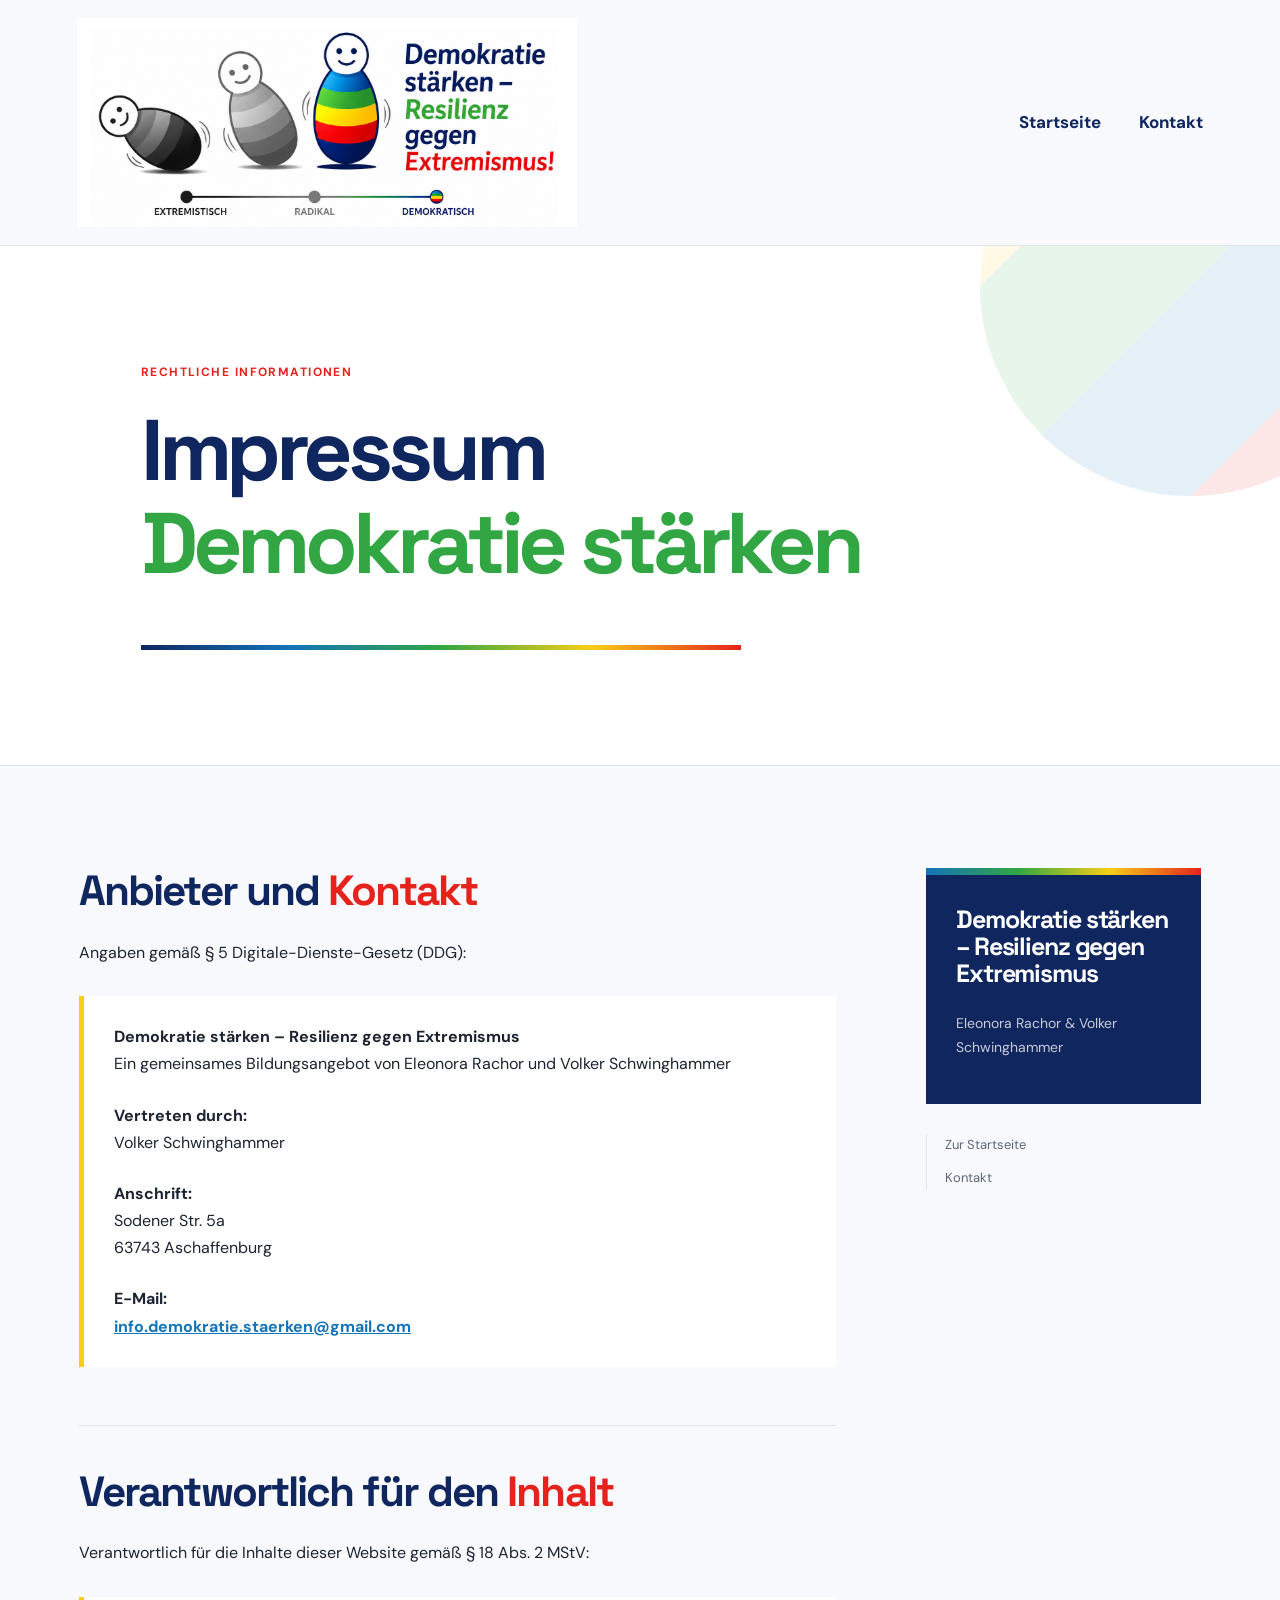
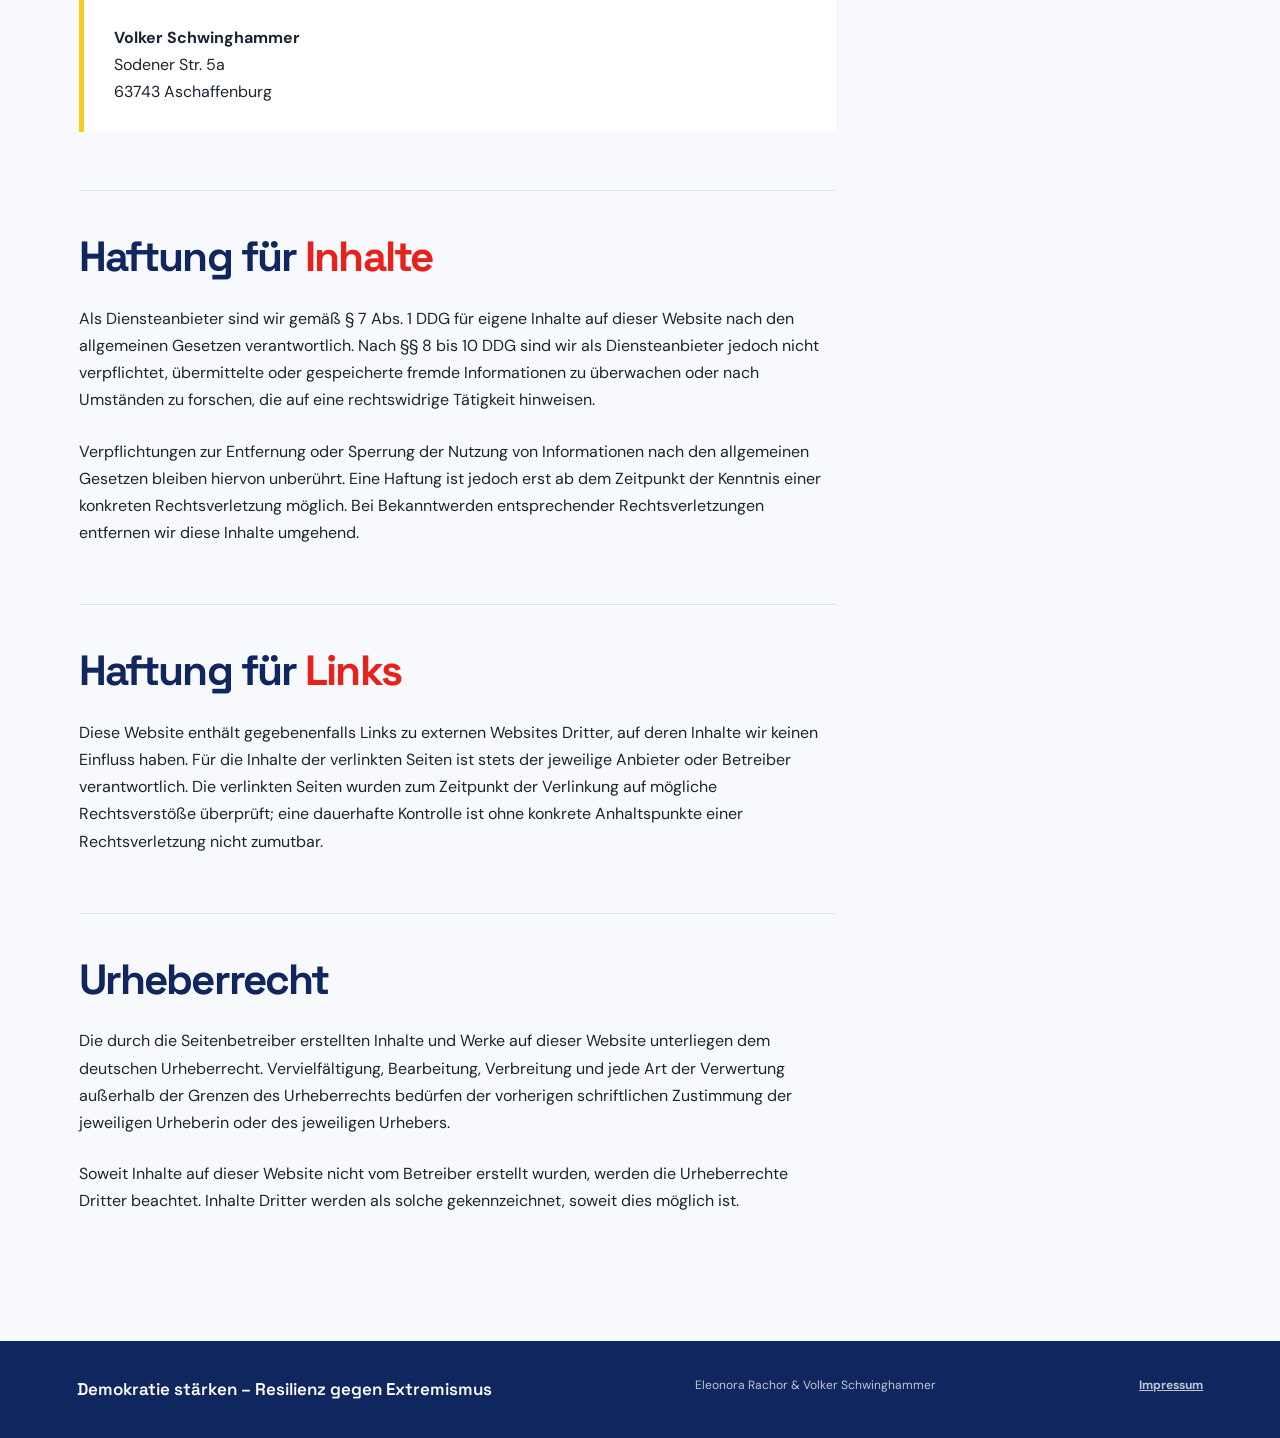
==== impressum.html @ 239278ab "Impressum hinzugefügt" ====
<!doctype html>
<html lang="de">
  <head>
    <meta charset="UTF-8">
    <meta name="viewport" content="width=device-width, initial-scale=1.0">
    <meta name="description" content="Impressum für Demokratie stärken – Resilienz gegen Extremismus.">
    <title>Impressum – Demokratie stärken</title>
    <link rel="preconnect" href="https://fonts.googleapis.com">
    <link rel="preconnect" href="https://fonts.gstatic.com" crossorigin>
    <link href="https://fonts.googleapis.com/css2?family=DM+Sans:wght@400;500;600;700&family=Space+Grotesk:wght@500;600;700&display=swap" rel="stylesheet">
    <style>
      :root {
        --navy: #10265f;
        --blue: #1474b9;
        --green: #31a643;
        --yellow: #f7ce18;
        --red: #e5231c;
        --ink: #1b2430;
        --muted: #5d6877;
        --paper: #f7f9fc;
        --line: #dfe5ed;
        --sans: "DM Sans", sans-serif;
        --display: "Space Grotesk", sans-serif;
      }

      * { box-sizing: border-box; }
      body { margin: 0; background: var(--paper); color: var(--ink); font-family: var(--sans); line-height: 1.7; }
      a { color: inherit; }
      .site-header { align-items: center; background: rgba(247, 249, 252, .94); border-bottom: 1px solid var(--line); display: flex; justify-content: space-between; padding: 18px clamp(22px, 6vw, 96px); position: sticky; top: 0; z-index: 10; }
      .logo { display: block; width: 500px; }
      .logo img { display: block; height: auto; width: 100%; }
      nav { display: flex; gap: clamp(18px, 3vw, 42px); }
      nav a { color: var(--navy); font-size: 17px; font-weight: 700; text-decoration: none; }
      nav a:hover { color: var(--red); }
      .hero { background: white; border-bottom: 1px solid var(--line); overflow: hidden; padding: clamp(62px, 9vw, 130px) clamp(22px, 11vw, 170px) clamp(70px, 9vw, 130px); position: relative; }
      .hero:after { background: linear-gradient(135deg, var(--yellow) 0 25%, var(--green) 25% 50%, var(--blue) 50% 75%, var(--red) 75%); border-radius: 50%; content: ""; height: 420px; opacity: .11; position: absolute; right: -120px; top: -170px; width: 420px; }
      .hero-content { margin: 0 auto; max-width: 1250px; position: relative; z-index: 1; }
      .eyebrow { color: var(--red); font-size: 12px; font-weight: 700; letter-spacing: .12em; margin: 0 0 22px; text-transform: uppercase; }
      h1, h2, h3 { font-family: var(--display); line-height: 1.08; }
      h1 { color: var(--navy); font-size: clamp(42px, 7vw, 86px); letter-spacing: -.06em; margin: 0; max-width: 1000px; }
      h1 span { color: var(--green); display: block; }
      .hero-rule { background: linear-gradient(90deg, var(--navy), var(--blue), var(--green), var(--yellow), var(--red)); height: 5px; margin-top: 55px; max-width: 600px; width: 100%; }
      .layout { display: grid; gap: clamp(40px, 7vw, 110px); grid-template-columns: minmax(0, 1fr) 275px; margin: 0 auto; max-width: 1250px; padding: clamp(62px, 8vw, 112px) clamp(22px, 5vw, 70px); }
      .content { min-width: 0; }
      .content p { margin: 0 0 24px; }
      .content a { color: var(--blue); font-weight: 700; }
      .content a:hover { color: var(--red); }
      .section { border-top: 1px solid var(--line); margin-top: 58px; padding-top: 43px; }
      .section:first-child { border-top: 0; margin-top: 0; padding-top: 0; }
      h2 { color: var(--navy); font-size: clamp(27px, 3.3vw, 43px); letter-spacing: -.045em; margin: 0 0 25px; }
      h2 .accent { color: var(--red); }
      h3 { color: var(--navy); font-size: 20px; margin: 36px 0 14px; }
      address { font-style: normal; }
      .notice { background: white; border-left: 5px solid var(--yellow); margin: 30px 0 0; padding: 27px 30px; }
      .notice p:last-child { margin-bottom: 0; }
      .sidebar { align-self: start; position: sticky; top: 105px; }
      .sidebar-card { background: var(--navy); color: white; overflow: hidden; padding: 30px; position: relative; }
      .sidebar-card:before { background: linear-gradient(90deg, var(--blue), var(--green), var(--yellow), var(--red)); content: ""; height: 7px; left: 0; position: absolute; right: 0; top: 0; }
      .sidebar-card h2 { color: white; font-size: 25px; margin-top: 8px; }
      .sidebar-card p { color: rgba(255,255,255,.76); font-size: 14px; }
      .sidebar-nav { border-left: 1px solid var(--line); display: flex; flex-direction: column; gap: 11px; margin-top: 30px; padding-left: 18px; }
      .sidebar-nav a { color: var(--muted); font-size: 13px; text-decoration: none; }
      .sidebar-nav a:hover { color: var(--navy); }
      .footer { background: var(--navy); color: white; display: flex; gap: 30px; justify-content: space-between; padding: 34px clamp(22px, 6vw, 96px); }
      .footer p { font-size: 12px; margin: 0; opacity: .74; }
      .footer .footer-title { color: white; font-family: var(--display); font-size: 17px; font-weight: 600; opacity: 1; }
      .footer a { color: white; font-size: 12px; font-weight: 700; }
      @media (max-width: 800px) {
        .site-header { padding: 14px 22px; }
        .logo { width: 300px; }
        nav { gap: 16px; }
        nav a { font-size: 14px; }
        .layout { display: block; }
        .sidebar { margin-top: 50px; position: static; }
      }
      @media (max-width: 560px) {
        nav a:not(:last-child) { display: none; }
        .hero:after { height: 250px; right: -130px; top: -100px; width: 250px; }
        .hero-rule { margin-top: 38px; }
        .notice { padding: 22px; }
        .footer { display: block; }
        .footer p + p { margin-top: 8px; }
      }
    </style>
  </head>
  <body>
    <header class="site-header">
      <a class="logo" href="index.html" aria-label="Demokratie stärken Startseite">
        <img src="images/Logo.png" alt="Demokratie stärken – Resilienz gegen Extremismus">
      </a>
      <nav aria-label="Seitennavigation">
        <a href="index.html">Startseite</a>
        <a href="index.html#kontakt">Kontakt</a>
      </nav>
    </header>

    <main id="start">
      <section class="hero">
        <div class="hero-content">
          <p class="eyebrow">Rechtliche Informationen</p>
          <h1>Impressum<span>Demokratie stärken</span></h1>
          <div class="hero-rule" aria-hidden="true"></div>
        </div>
      </section>

      <div class="layout">
        <article class="content">
          <section class="section">
            <h2>Anbieter und <span class="accent">Kontakt</span></h2>
            <p>Angaben gemäß § 5 Digitale-Dienste-Gesetz (DDG):</p>
            <address class="notice">
              <p><strong>Demokratie stärken – Resilienz gegen Extremismus</strong><br>
              Ein gemeinsames Bildungsangebot von Eleonora Rachor und Volker Schwinghammer</p>
              <p><strong>Vertreten durch:</strong><br>
              Volker Schwinghammer</p>
              <p><strong>Anschrift:</strong><br>
              Sodener Str. 5a<br>
              63743 Aschaffenburg</p>
              <p><strong>E-Mail:</strong><br>
              <a href="mailto:info.demokratie.staerken@gmail.com">info.demokratie.staerken@gmail.com</a></p>
            </address>
          </section>

          <section class="section">
            <h2>Verantwortlich für den <span class="accent">Inhalt</span></h2>
            <p>Verantwortlich für die Inhalte dieser Website gemäß § 18 Abs. 2 MStV:</p>
            <div class="notice">
              <p><strong>Volker Schwinghammer</strong><br>
              Sodener Str. 5a<br>
              63743 Aschaffenburg</p>
            </div>
          </section>

          <section class="section">
            <h2>Haftung für <span class="accent">Inhalte</span></h2>
            <p>Als Diensteanbieter sind wir gemäß § 7 Abs. 1 DDG für eigene Inhalte auf dieser Website nach den allgemeinen Gesetzen verantwortlich. Nach §§ 8 bis 10 DDG sind wir als Diensteanbieter jedoch nicht verpflichtet, übermittelte oder gespeicherte fremde Informationen zu überwachen oder nach Umständen zu forschen, die auf eine rechtswidrige Tätigkeit hinweisen.</p>
            <p>Verpflichtungen zur Entfernung oder Sperrung der Nutzung von Informationen nach den allgemeinen Gesetzen bleiben hiervon unberührt. Eine Haftung ist jedoch erst ab dem Zeitpunkt der Kenntnis einer konkreten Rechtsverletzung möglich. Bei Bekanntwerden entsprechender Rechtsverletzungen entfernen wir diese Inhalte umgehend.</p>
          </section>

          <section class="section">
            <h2>Haftung für <span class="accent">Links</span></h2>
            <p>Diese Website enthält gegebenenfalls Links zu externen Websites Dritter, auf deren Inhalte wir keinen Einfluss haben. Für die Inhalte der verlinkten Seiten ist stets der jeweilige Anbieter oder Betreiber verantwortlich. Die verlinkten Seiten wurden zum Zeitpunkt der Verlinkung auf mögliche Rechtsverstöße überprüft; eine dauerhafte Kontrolle ist ohne konkrete Anhaltspunkte einer Rechtsverletzung nicht zumutbar.</p>
          </section>

          <section class="section">
            <h2>Urheberrecht</h2>
            <p>Die durch die Seitenbetreiber erstellten Inhalte und Werke auf dieser Website unterliegen dem deutschen Urheberrecht. Vervielfältigung, Bearbeitung, Verbreitung und jede Art der Verwertung außerhalb der Grenzen des Urheberrechts bedürfen der vorherigen schriftlichen Zustimmung der jeweiligen Urheberin oder des jeweiligen Urhebers.</p>
            <p>Soweit Inhalte auf dieser Website nicht vom Betreiber erstellt wurden, werden die Urheberrechte Dritter beachtet. Inhalte Dritter werden als solche gekennzeichnet, soweit dies möglich ist.</p>
          </section>
        </article>

        <aside class="sidebar">
          <div class="sidebar-card">
            <h2>Demokratie stärken – Resilienz gegen Extremismus</h2>
            <p>Eleonora Rachor &amp; Volker Schwinghammer</p>
          </div>
          <div class="sidebar-nav">
            <a href="index.html">Zur Startseite</a>
            <a href="index.html#kontakt">Kontakt</a>
          </div>
        </aside>
      </div>
    </main>

    <footer class="footer">
      <p class="footer-title">Demokratie stärken – Resilienz gegen Extremismus</p>
      <p>Eleonora Rachor &amp; Volker Schwinghammer</p>
      <p><a href="impressum.html">Impressum</a></p>
    </footer>
  </body>
</html>
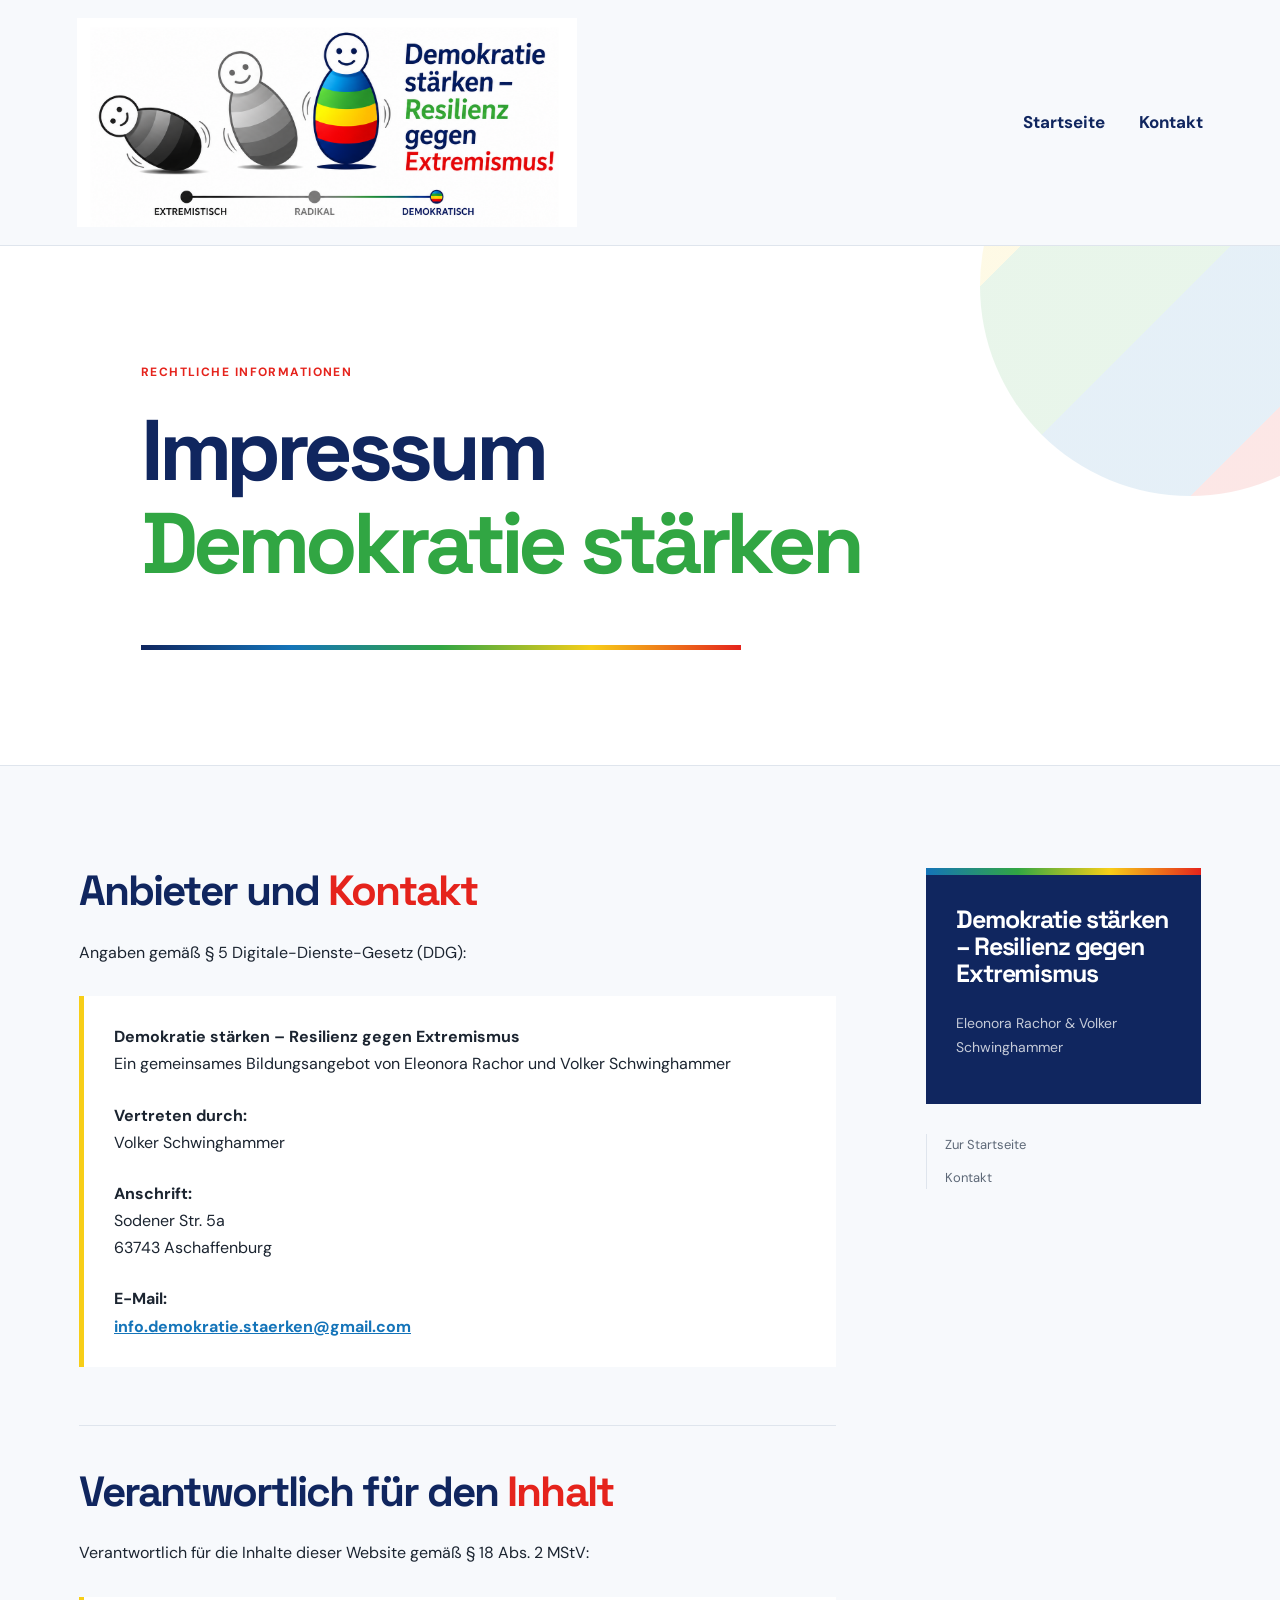
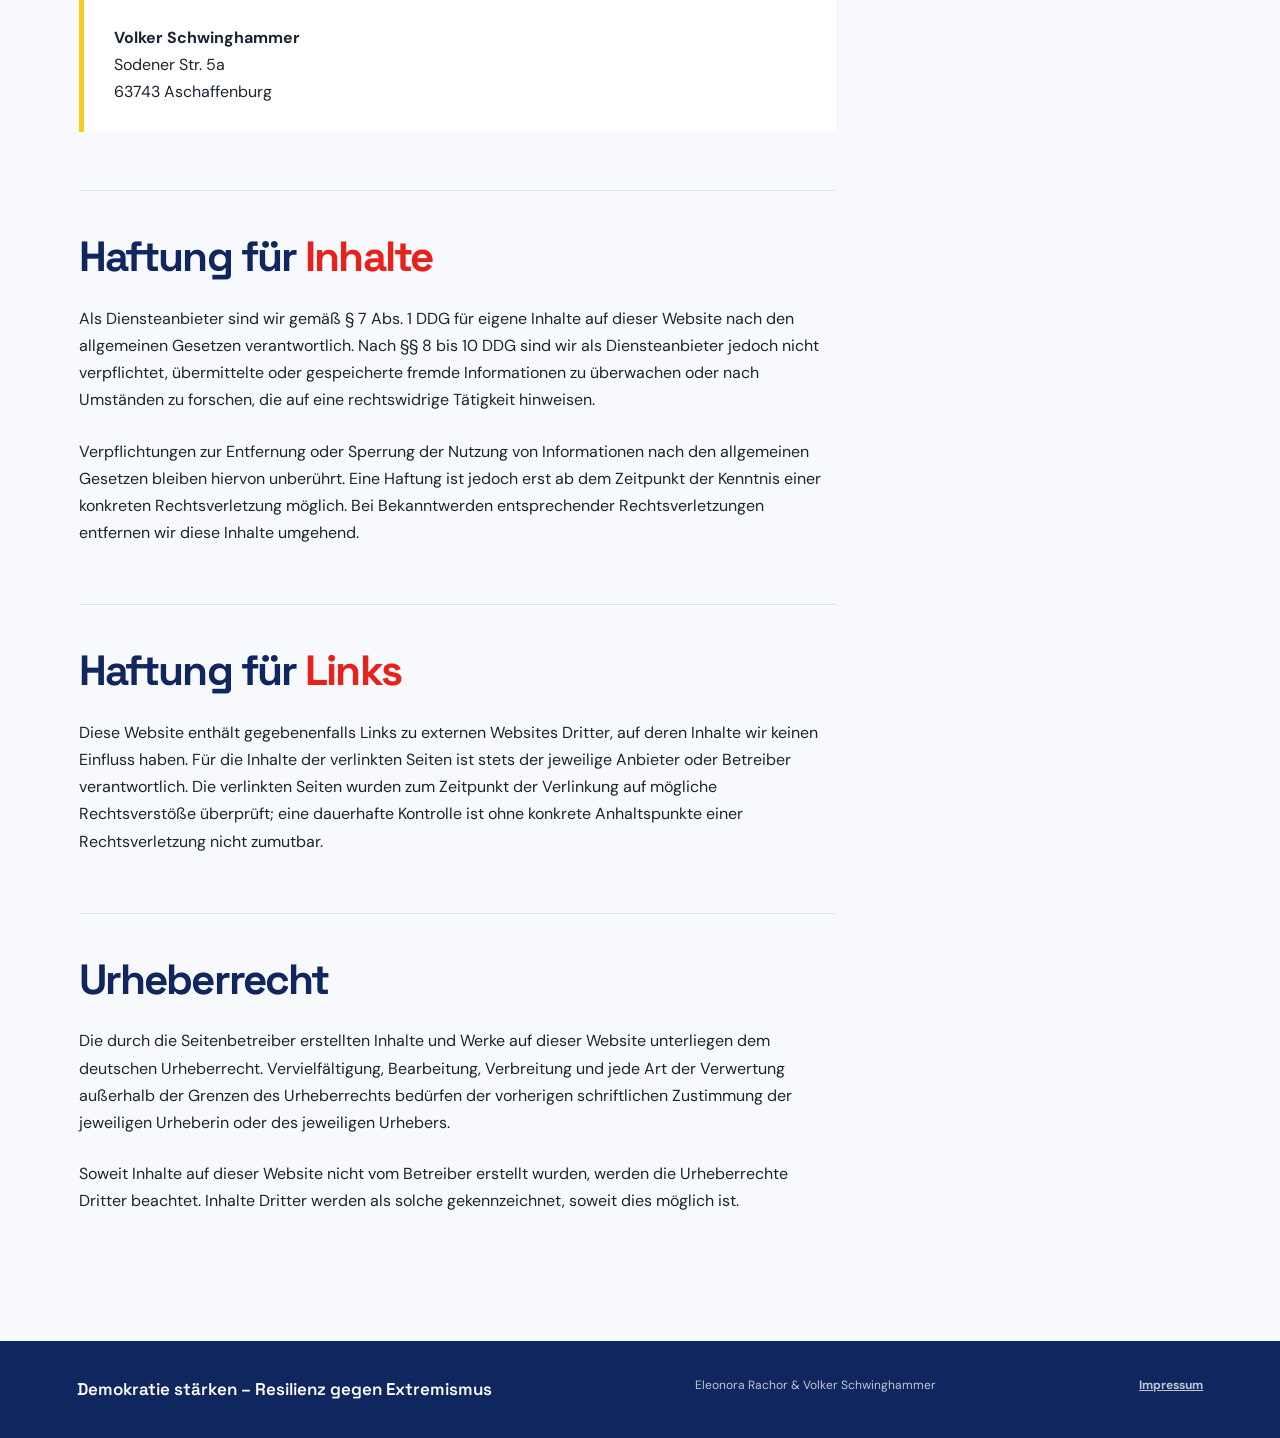
==== commit 6fbe155f: "Neue links in navigation + dropdown menue bei kleinem fenster" ====
--- a/impressum.html
+++ b/impressum.html
@@ -29,9 +29,17 @@
       .site-header { align-items: center; background: rgba(247, 249, 252, .94); border-bottom: 1px solid var(--line); display: flex; justify-content: space-between; padding: 18px clamp(22px, 6vw, 96px); position: sticky; top: 0; z-index: 10; }
       .logo { display: block; width: 500px; }
       .logo img { display: block; height: auto; width: 100%; }
-      nav { display: flex; gap: clamp(18px, 3vw, 42px); }
+      nav { align-items: center; display: flex; }
+      .desktop-nav { gap: clamp(18px, 3vw, 34px); }
       nav a { color: var(--navy); font-size: 17px; font-weight: 700; text-decoration: none; }
       nav a:hover { color: var(--red); }
+      .mobile-nav { display: none; position: relative; }
+      .mobile-nav summary { color: var(--navy); cursor: pointer; font-size: 15px; font-weight: 700; list-style: none; }
+      .mobile-nav summary::-webkit-details-marker { display: none; }
+      .mobile-nav summary:after { content: " +"; color: var(--red); }
+      .mobile-nav[open] summary:after { content: " ×"; }
+      .mobile-nav-links { background: white; border: 1px solid var(--line); box-shadow: 0 12px 30px rgba(16, 38, 95, .12); display: flex; flex-direction: column; gap: 0; min-width: 220px; padding: 8px 0; position: absolute; right: 0; top: calc(100% + 14px); }
+      .mobile-nav-links a { padding: 9px 16px; white-space: nowrap; }
       .hero { background: white; border-bottom: 1px solid var(--line); overflow: hidden; padding: clamp(62px, 9vw, 130px) clamp(22px, 11vw, 170px) clamp(70px, 9vw, 130px); position: relative; }
       .hero:after { background: linear-gradient(135deg, var(--yellow) 0 25%, var(--green) 25% 50%, var(--blue) 50% 75%, var(--red) 75%); border-radius: 50%; content: ""; height: 420px; opacity: .11; position: absolute; right: -120px; top: -170px; width: 420px; }
       .hero-content { margin: 0 auto; max-width: 1250px; position: relative; z-index: 1; }
@@ -68,13 +76,12 @@
       @media (max-width: 800px) {
         .site-header { padding: 14px 22px; }
         .logo { width: 300px; }
-        nav { gap: 16px; }
-        nav a { font-size: 14px; }
+        .desktop-nav { display: none; }
+        .mobile-nav { display: block; }
         .layout { display: block; }
         .sidebar { margin-top: 50px; position: static; }
       }
       @media (max-width: 560px) {
-        nav a:not(:last-child) { display: none; }
         .hero:after { height: 250px; right: -130px; top: -100px; width: 250px; }
         .hero-rule { margin-top: 38px; }
         .notice { padding: 22px; }
@@ -88,10 +95,18 @@
       <a class="logo" href="index.html" aria-label="Demokratie stärken Startseite">
         <img src="images/Logo.png" alt="Demokratie stärken – Resilienz gegen Extremismus">
       </a>
-      <nav aria-label="Seitennavigation">
+      <nav class="desktop-nav" aria-label="Seitennavigation">
         <a href="index.html">Startseite</a>
         <a href="index.html#kontakt">Kontakt</a>
       </nav>
+      <details class="mobile-nav">
+        <summary>Inhalte</summary>
+        <div class="mobile-nav-links">
+          <a href="index.html">Startseite</a>
+          <a href="index.html#kontakt">Kontakt</a>
+          <a href="impressum.html">Impressum</a>
+        </div>
+      </details>
     </header>
 
     <main id="start">
